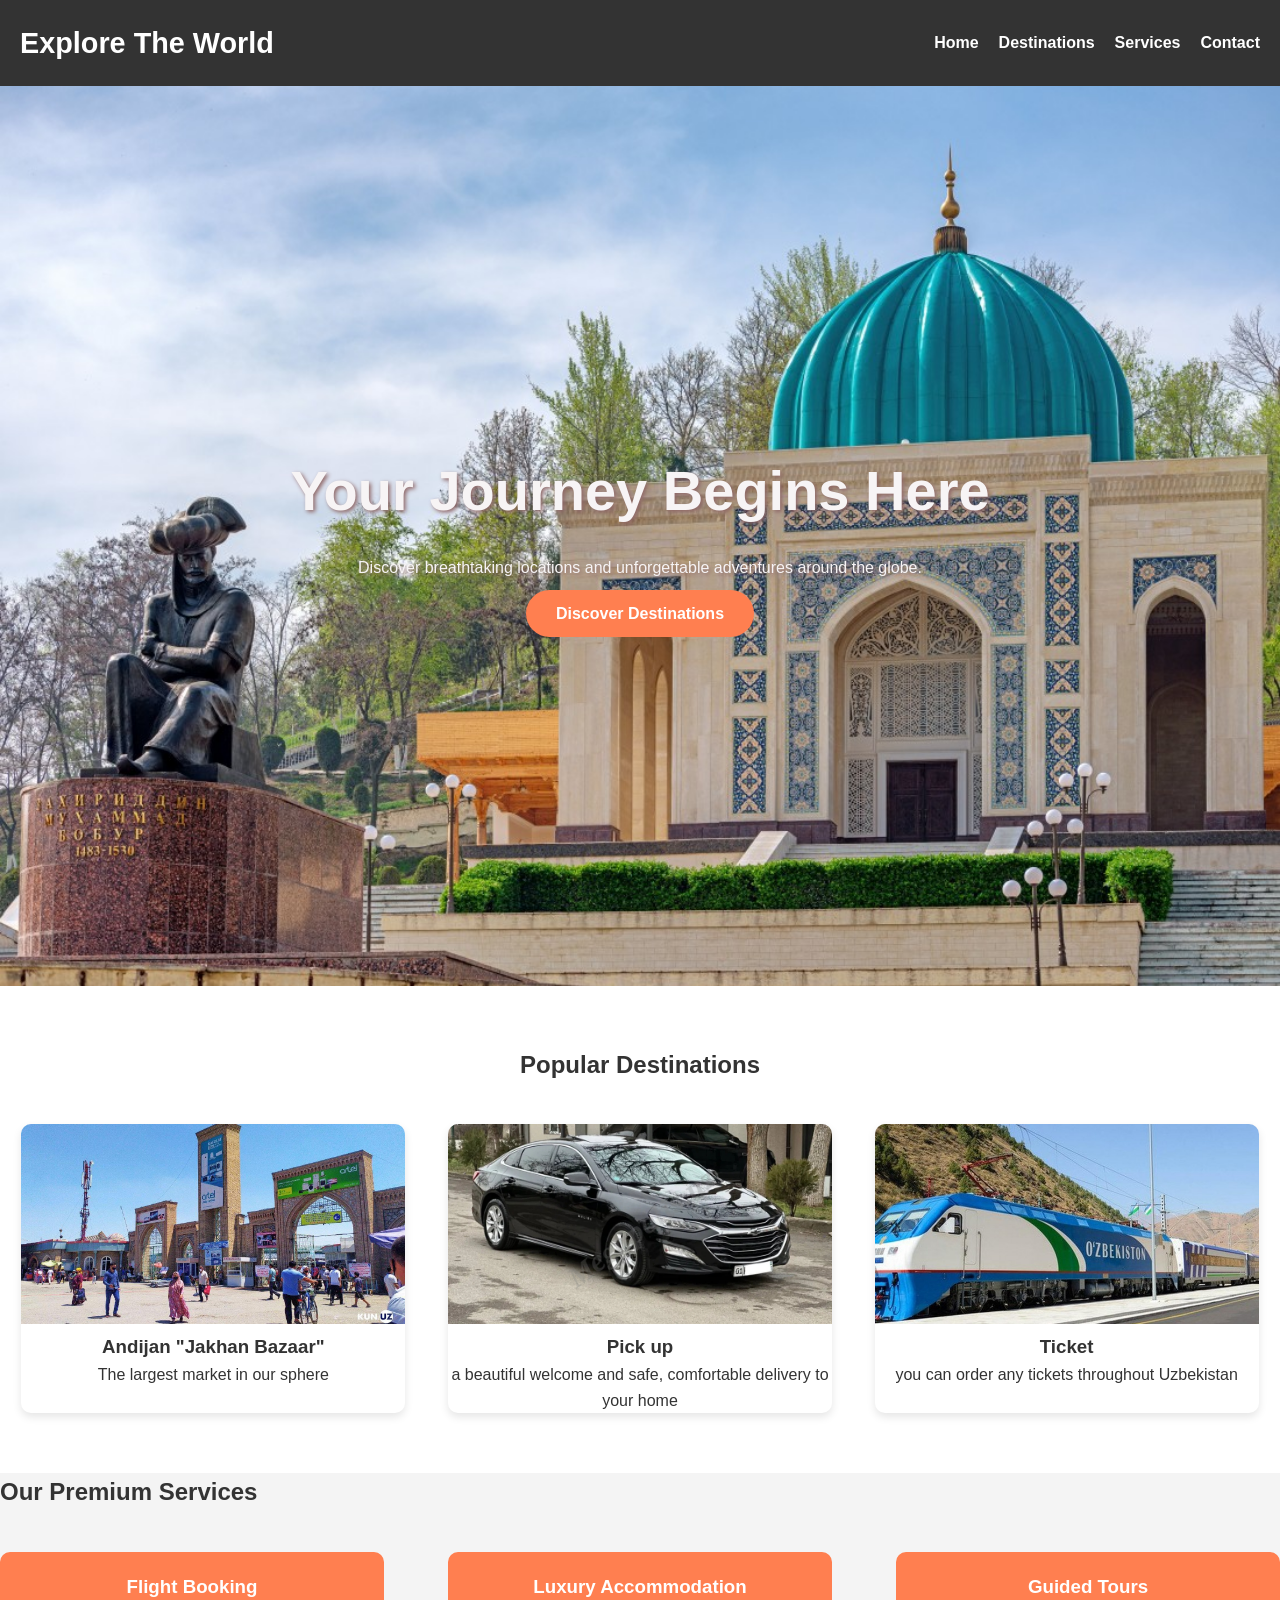
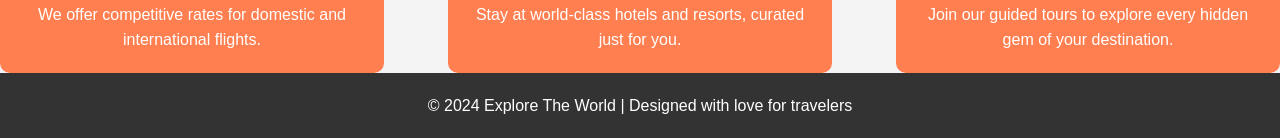
==== index.html @ afd5adc1 "done" ====
<!DOCTYPE html>
<html lang="en">
<head>
    <meta charset="UTF-8">
    <meta name="viewport" content="width=device-width, initial-scale=1.0">
    <meta http-equiv="X-UA-Compatible" content="IE=edge">
    <title>Travel Website</title>
    <!-- CSS faylini ulash -->
    <link rel="stylesheet" href="./styles.css">
</head>
<body>
    <!-- Header -->
    <header>
        <div class="logo">Explore The World</div>
        <nav>
            <ul>
                <li><a href="#home">Home</a></li>
                <li><a href="#destinations">Destinations</a></li>
                <li><a href="#services">Services</a></li>
                <li><a href="#contact">Contact</a></li>
            </ul>
        </nav>
    </header>

    <!-- Hero Section -->
    <section id="home" class="hero">
        <div class="hero-content">
            <h1>Your Journey Begins Here</h1>
            <p>Discover breathtaking locations and unforgettable adventures around the globe.</p>
            <a href="#destinations" class="cta-button">Discover Destinations</a>
        </div>
    </section>    

    <!-- Destinations Section -->
    <section id="destinations" class="destinations-section">
        <h2>Popular Destinations</h2>
        <div class="destination-grid">
            <div class="destination">
                <img src="./image.png" alt="Paris">
                <h3>Andijan "Jakhan Bazaar"</h3>
                <p>The largest market in our sphere</p>
            </div>
            <div class="destination">
                <img src="./image copy 2.png" alt="Bali">
                <h3>Pick up</h3>
                <p>a beautiful welcome and safe, comfortable delivery to your home</p>
            </div>
            <div class="destination">
                <img src="./image copy 3.png" alt="Sydney">
                <h3>Ticket</h3>
                <p>you can order any tickets throughout Uzbekistan</p>
            </div>
        </div>
    </section>

    <!-- Services Section -->
    <section id="services">
        <h2>Our Premium Services</h2>
        <div class="services-grid">
            <div class="service">
                <h3>Flight Booking</h3>
                <p>We offer competitive rates for domestic and international flights.</p>
            </div>
            <div class="service">
                <h3>Luxury Accommodation</h3>
                <p>Stay at world-class hotels and resorts, curated just for you.</p>
            </div>
            <div class="service">
                <h3>Guided Tours</h3>
                <p>Join our guided tours to explore every hidden gem of your destination.</p>
            </div>
        </div>
    </section>

    <!-- Footer -->
    <footer>
        <p>&copy; 2024 Explore The World | Designed with love for travelers</p>
    </footer>
</body>
</html>
---- styles.css ----
/* Umumiy CSS sozlamalari */
* {
    margin: 0;
    padding: 0;
    box-sizing: border-box;
}

/* Body */
body {
    font-family: 'Poppins', sans-serif;
    background-color: #f4f4f4;
    color: #333;
    line-height: 1.6;
}

/* Header */
header {
    background-color: #333;
    color: #fff;
    padding: 20px;
    display: flex;
    justify-content: space-between;
    align-items: center;
}

.logo {
    font-size: 1.8em;
    font-weight: bold;
}

nav ul {
    list-style: none;
    display: flex;
}

nav ul li {
    margin-left: 20px;
}

nav ul li a {
    color: white;
    text-decoration: none;
    font-weight: bold;
}

/* Hero Section */
.hero {
    background-image: url('./image\ copy.png'); /* Orqa fondagi rasm */
    background-size: cover; /* Rasimni butun blokni qamrab olish */
    background-position: center; /* Rasmni markazga joylashtirish */
    height: 100vh; /* Bo'limning balandligini 100% ekran qilish */
    display: flex;
    justify-content: center;
    align-items: center;
    text-align: center;
    color: #f7f4f5; /* Matnni oq rangda qilish */
    position: relative;
}


.hero-content h1 {
    font-size: 3.5em;
    margin-bottom: 20px;
    text-shadow: 2px 2px 4px rgb(143, 104, 104);
}

.hero-content p {
    margin-bottom: 20px; /* Yozuvning pastida bo'sh joy qo'shadi */
    text-shadow: 2px 2px 4px rgb(143, 104, 104);
}

.cta-button {
    background-color: #ff7f50;
    color: white;
    padding: 15px 30px;
    text-decoration: none;
    font-weight: bold;
    border-radius: 50px;
    transition: background-color 0.3s ease;
    margin-top: 20px; /* Buttonning yuqorisiga bo'sh joy qo'shadi */
}



/* Destinations Section */
.destinations-section {
    background-color: #fff;
    padding: 60px 0;
    text-align: center;
}

.destination-grid {
    display: flex;
    justify-content: space-around;
    margin-top: 40px;
}

.destination {
    width: 30%;
    box-shadow: 0 4px 8px rgba(0, 0, 0, 0.1);
    border-radius: 10px;
    transition: transform 0.3s ease;
}

.destination:hover {
    transform: scale(1.05);
}

.destination img {
    width: 100%; /* Rasmni konteynerning kengligiga moslashtirish */
    height: 200px; /* Rasmning statik balandligi */
    object-fit: cover; /* Rasmning nisbatlarini saqlash va kesish */
    border-radius: 10px 10px 0 0; /* Yuqori burchaklarni yumaloqlash */
}


/* Services Section */
.services-grid {
    display: flex;
    justify-content: space-between;
    margin-top: 40px;
}

.service {
    width: 30%;
    background-color: #ff7f50;
    color: #fff;
    padding: 20px;
    border-radius: 10px;
    text-align: center;
}

/* Footer */
footer {
    background-color: #333;
    color: #fff;
    text-align: center;
    padding: 20px;
}
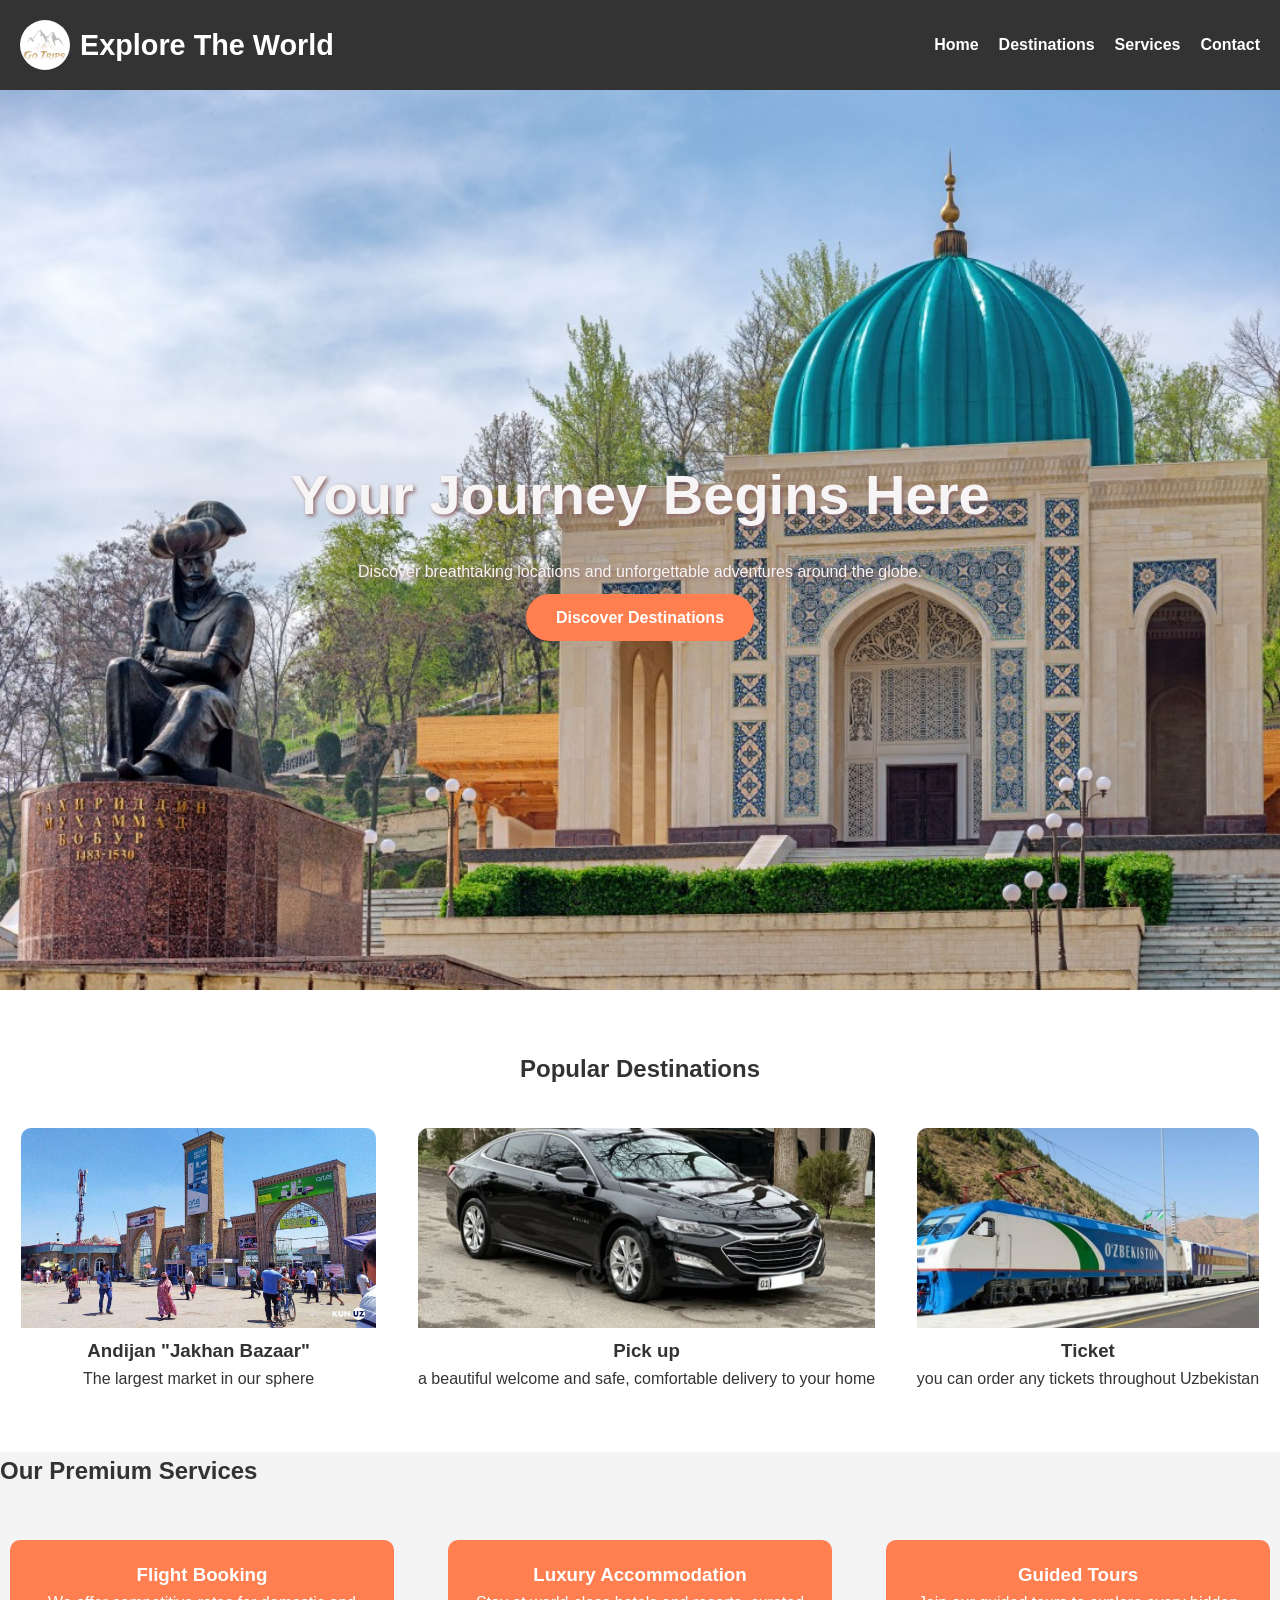
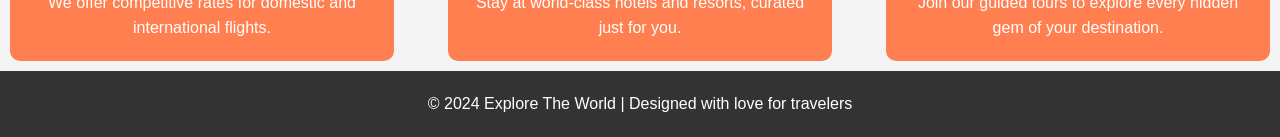
==== commit 44072af7: "done 1.2" ====
--- a/index.html
+++ b/index.html
@@ -4,14 +4,18 @@
     <meta charset="UTF-8">
     <meta name="viewport" content="width=device-width, initial-scale=1.0">
     <meta http-equiv="X-UA-Compatible" content="IE=edge">
+    <link rel="icon" href="./Picsart_24-09-22_18-24-42-936.png" type="image/x-icon">
     <title>Travel Website</title>
-    <!-- CSS faylini ulash -->
     <link rel="stylesheet" href="./styles.css">
+    <link rel="stylesheet" href="https://cdnjs.cloudflare.com/ajax/libs/font-awesome/6.0.0-beta3/css/all.min.css">
 </head>
 <body>
     <!-- Header -->
     <header>
-        <div class="logo">Explore The World</div>
+        <div class="logo">
+            <img src="./Picsart_24-09-22_18-24-42-936.png" alt="Logo Icon" class="logo-icon">
+            Explore The World
+        </div>        
         <nav>
             <ul>
                 <li><a href="#home">Home</a></li>
--- a/styles.css
+++ b/styles.css
@@ -21,6 +21,7 @@
     display: flex;
     justify-content: space-between;
     align-items: center;
+    flex-wrap: wrap; /* Added to allow wrapping */
 }
 
 .logo {
@@ -31,6 +32,7 @@
 nav ul {
     list-style: none;
     display: flex;
+    flex-wrap: wrap; /* Added to allow wrapping */
 }
 
 nav ul li {
@@ -45,7 +47,7 @@
 
 /* Hero Section */
 .hero {
-    background-image: url('./image\ copy.png'); /* Orqa fondagi rasm */
+    background-image: url('./image copy.png'); /* Orqa fondagi rasm */
     background-size: cover; /* Rasimni butun blokni qamrab olish */
     background-position: center; /* Rasmni markazga joylashtirish */
     height: 100vh; /* Bo'limning balandligini 100% ekran qilish */
@@ -56,7 +58,6 @@
     color: #f7f4f5; /* Matnni oq rangda qilish */
     position: relative;
 }
-
 
 .hero-content h1 {
     font-size: 3.5em;
@@ -80,8 +81,6 @@
     margin-top: 20px; /* Buttonning yuqorisiga bo'sh joy qo'shadi */
 }
 
-
-
 /* Destinations Section */
 .destinations-section {
     background-color: #fff;
@@ -92,15 +91,17 @@
 .destination-grid {
     display: flex;
     justify-content: space-around;
+    flex-wrap: wrap; /* Added to allow wrapping */
     margin-top: 40px;
 }
 
-.destination {
-    width: 30%;
-    box-shadow: 0 4px 8px rgba(0, 0, 0, 0.1);
-    border-radius: 10px;
-    transition: transform 0.3s ease;
+.destination img {
+    width: 100%; /* Rasmni konteynerning kengligiga moslashtirish */
+    height: auto; /* Rasmning balandligini avtomatik qiling */
+    object-fit: cover; /* Rasmni konteynerga moslash */
+    border-radius: 10px 10px 0 0; /* Yuqori burchaklarni yumaloqlash */
 }
+
 
 .destination:hover {
     transform: scale(1.05);
@@ -113,11 +114,11 @@
     border-radius: 10px 10px 0 0; /* Yuqori burchaklarni yumaloqlash */
 }
 
-
 /* Services Section */
 .services-grid {
     display: flex;
     justify-content: space-between;
+    flex-wrap: wrap; /* Added to allow wrapping */
     margin-top: 40px;
 }
 
@@ -128,6 +129,7 @@
     padding: 20px;
     border-radius: 10px;
     text-align: center;
+    margin: 10px; /* Added for spacing */
 }
 
 /* Footer */
@@ -137,3 +139,61 @@
     text-align: center;
     padding: 20px;
 }
+
+/* Media Queries */
+@media (max-width: 768px) {
+    .hero-content h1 {
+        font-size: 2.5em; /* Adjust font size for smaller screens */
+    }
+
+    .destination, .service {
+        width: 90%; /* Full width on small screens */
+    }
+
+    nav ul li {
+        margin-left: 10px; /* Adjust spacing for smaller screens */
+    }
+}
+
+@media (max-width: 480px) {
+    .hero-content h1 {
+        font-size: 2em; /* Further adjust font size */
+    }
+
+    .cta-button {
+        padding: 10px 20px; /* Adjust button padding */
+    }
+
+    header {
+        flex-direction: column; /* Stack elements in header */
+        align-items: flex-start; /* Align items to start */
+    }
+
+    nav ul {
+        flex-direction: column; /* Stack nav items vertically */
+        width: 100%; /* Full width for mobile */
+        padding: 0; /* Remove padding */
+    }
+
+    nav ul li {
+        margin: 5px 0; /* Adjust margin for vertical alignment */
+    }
+    @media (max-width: 768px) {
+        .destination {
+            width: 90%; /* Kichik ekranlar uchun kenglikni moslashtirish */
+            margin: 10px auto; /* Markazlashtirish va biroz bo'sh joy qo'shish */
+        }
+    }    
+}
+.logo {
+    display: flex;
+    align-items: center; /* Vertikal ravishda markazlashtirish */
+}
+
+.logo-icon {
+    width: 50px;
+    height: 50px;
+    border-radius: 50%; /* Dumaloq shakl berish */
+    margin-right: 10px; /* Matn bilan oraliq qo'shish */
+}
+
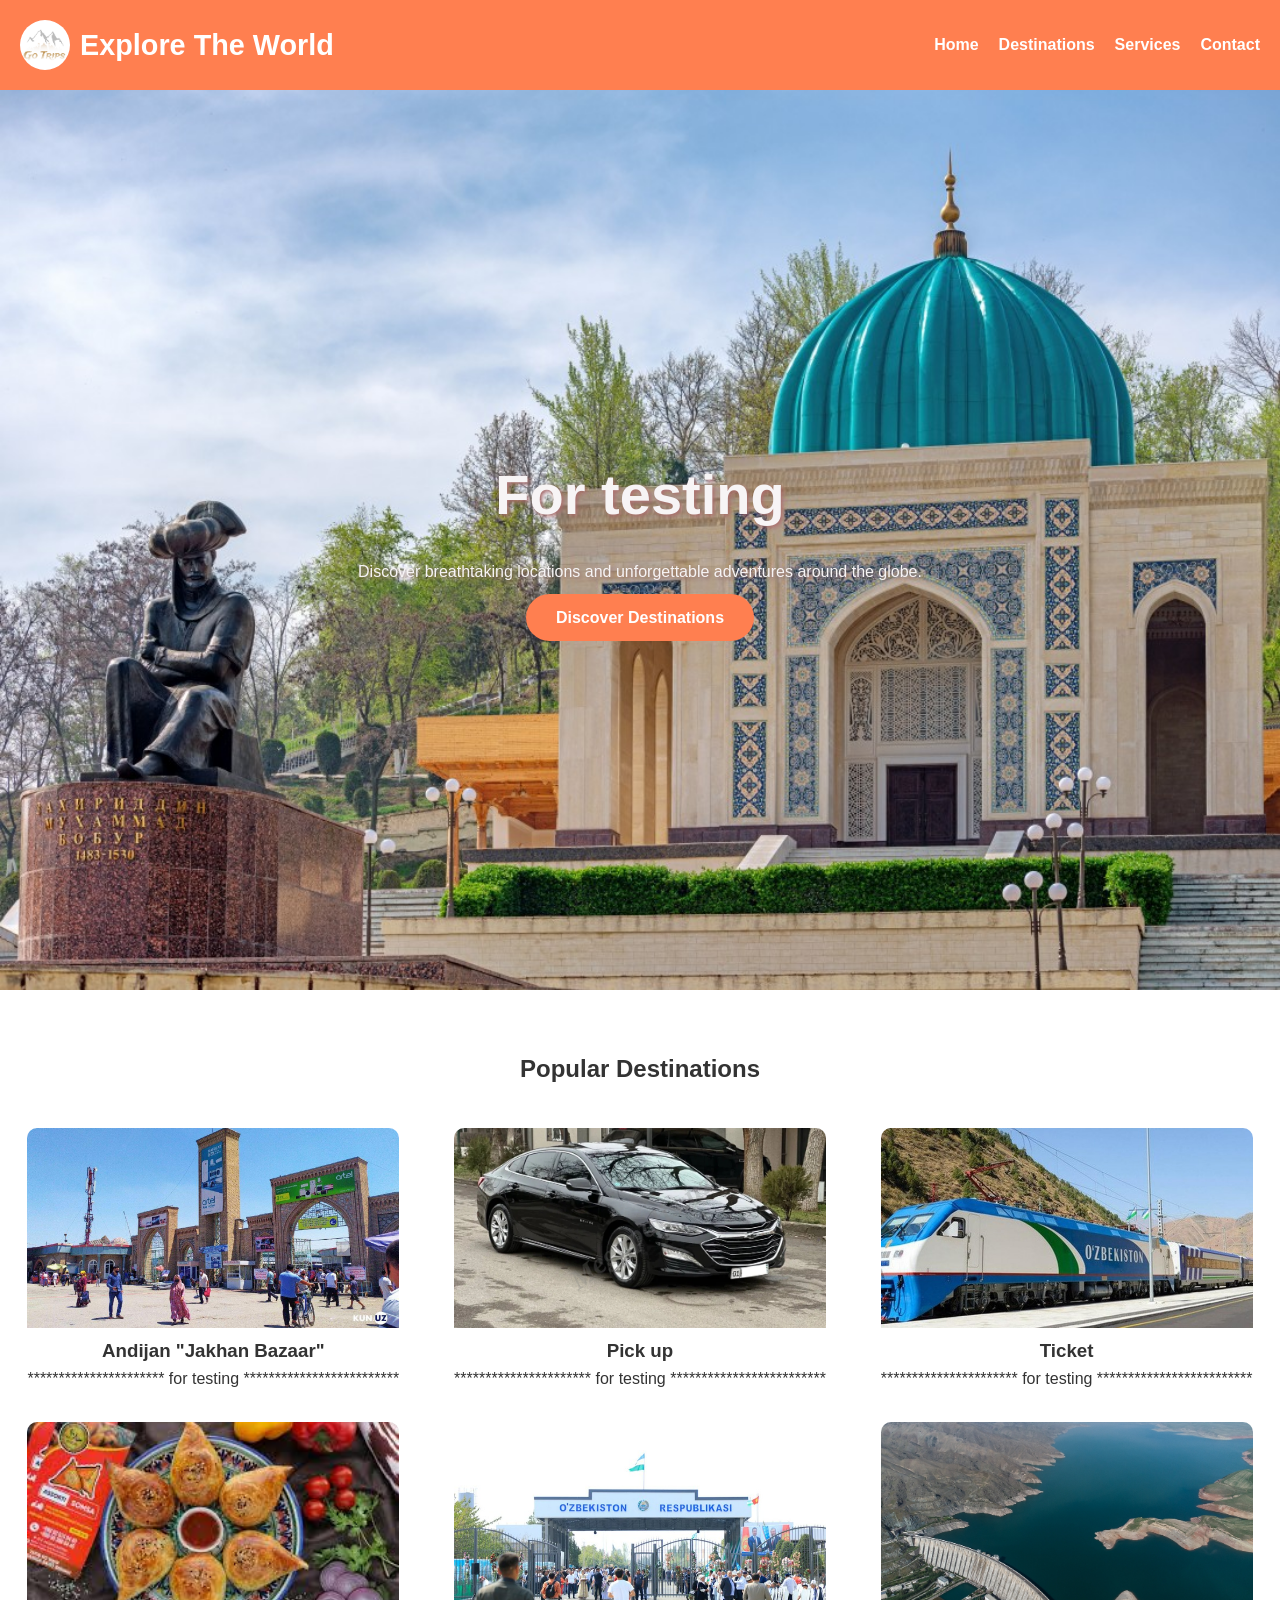
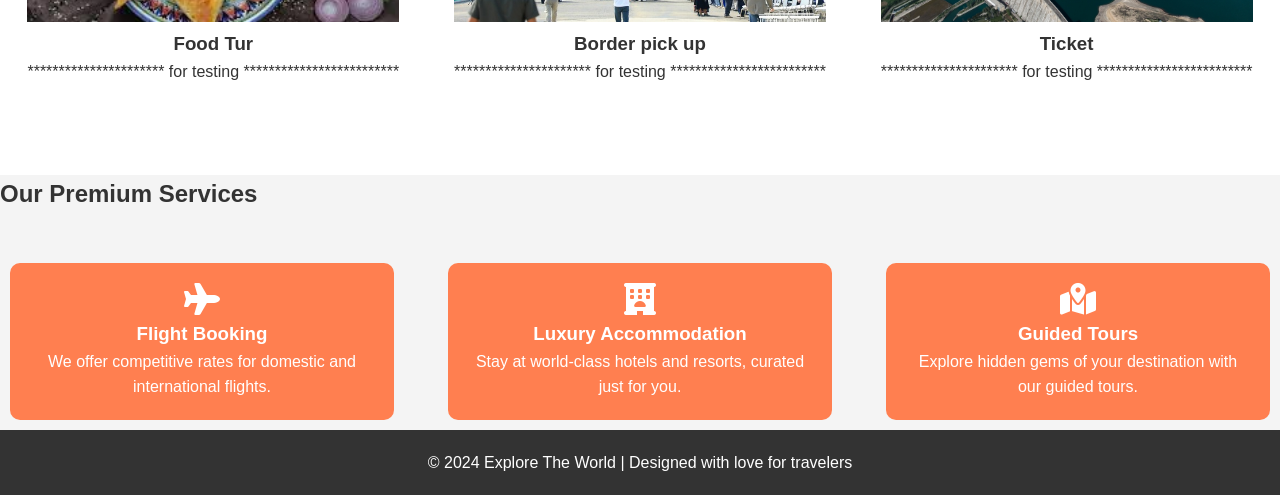
==== commit a40f0812: "done 1.3" ====
--- a/index.html
+++ b/index.html
@@ -4,7 +4,7 @@
     <meta charset="UTF-8">
     <meta name="viewport" content="width=device-width, initial-scale=1.0">
     <meta http-equiv="X-UA-Compatible" content="IE=edge">
-    <link rel="icon" href="./Picsart_24-09-22_18-24-42-936.png" type="image/x-icon">
+    <link rel="icon" href="./images/logo.png" type="image/x-icon">
     <title>Travel Website</title>
     <link rel="stylesheet" href="./styles.css">
     <link rel="stylesheet" href="https://cdnjs.cloudflare.com/ajax/libs/font-awesome/6.0.0-beta3/css/all.min.css">
@@ -13,7 +13,7 @@
     <!-- Header -->
     <header>
         <div class="logo">
-            <img src="./Picsart_24-09-22_18-24-42-936.png" alt="Logo Icon" class="logo-icon">
+            <img src="./images/logo.png" alt="Logo Icon" class="logo-icon">
             Explore The World
         </div>        
         <nav>
@@ -29,7 +29,7 @@
     <!-- Hero Section -->
     <section id="home" class="hero">
         <div class="hero-content">
-            <h1>Your Journey Begins Here</h1>
+            <h1>For testing </h1>
             <p>Discover breathtaking locations and unforgettable adventures around the globe.</p>
             <a href="#destinations" class="cta-button">Discover Destinations</a>
         </div>
@@ -40,19 +40,34 @@
         <h2>Popular Destinations</h2>
         <div class="destination-grid">
             <div class="destination">
-                <img src="./image.png" alt="Paris">
+                <img src="./images/bozor.png" alt="Paris">
                 <h3>Andijan "Jakhan Bazaar"</h3>
-                <p>The largest market in our sphere</p>
+                <p>********************** for testing *************************</p>
             </div>
             <div class="destination">
-                <img src="./image copy 2.png" alt="Bali">
+                <img src="./images/pickup.png" alt="Bali">
                 <h3>Pick up</h3>
-                <p>a beautiful welcome and safe, comfortable delivery to your home</p>
+                <p>********************** for testing *************************</p>
             </div>
             <div class="destination">
-                <img src="./image copy 3.png" alt="Sydney">
+                <img src="./images/ticcket.png" alt="Sydney">
                 <h3>Ticket</h3>
-                <p>you can order any tickets throughout Uzbekistan</p>
+                <p>********************** for testing *************************</p>
+            </div>
+            <div class="destination">
+                <img src="./images/food.png" alt="Sydney">
+                <h3>Food Tur</h3>
+                <p>********************** for testing *************************</p>
+            </div>
+            <div class="destination">
+                <img src="./images/pick_up.png" alt="Sydney">
+                <h3>Border pick up</h3>
+                <p>********************** for testing *************************</p>
+            </div>
+            <div class="destination">
+                <img src="./images/Xonobod.png" alt="Sydney">
+                <h3>Ticket</h3>
+                <p>********************** for testing *************************</p>
             </div>
         </div>
     </section>
@@ -62,16 +77,19 @@
         <h2>Our Premium Services</h2>
         <div class="services-grid">
             <div class="service">
+                <i class="fas fa-plane fa-2x"></i>
                 <h3>Flight Booking</h3>
                 <p>We offer competitive rates for domestic and international flights.</p>
             </div>
             <div class="service">
+                <i class="fas fa-hotel fa-2x"></i>
                 <h3>Luxury Accommodation</h3>
                 <p>Stay at world-class hotels and resorts, curated just for you.</p>
             </div>
             <div class="service">
+                <i class="fas fa-map-marked-alt fa-2x"></i>
                 <h3>Guided Tours</h3>
-                <p>Join our guided tours to explore every hidden gem of your destination.</p>
+                <p>Explore hidden gems of your destination with our guided tours.</p>
             </div>
         </div>
     </section>
--- a/styles.css
+++ b/styles.css
@@ -15,7 +15,7 @@
 
 /* Header */
 header {
-    background-color: #333;
+    background-color: #ff7f50;
     color: #fff;
     padding: 20px;
     display: flex;
@@ -47,7 +47,7 @@
 
 /* Hero Section */
 .hero {
-    background-image: url('./image copy.png'); /* Orqa fondagi rasm */
+    background-image: url('./images/b_shamol.png'); /* Orqa fondagi rasm */
     background-size: cover; /* Rasimni butun blokni qamrab olish */
     background-position: center; /* Rasmni markazga joylashtirish */
     height: 100vh; /* Bo'limning balandligini 100% ekran qilish */
@@ -62,7 +62,7 @@
 .hero-content h1 {
     font-size: 3.5em;
     margin-bottom: 20px;
-    text-shadow: 2px 2px 4px rgb(143, 104, 104);
+    text-shadow: 2px 2px 4px rgb(172, 111, 111);
 }
 
 .hero-content p {
@@ -196,4 +196,7 @@
     border-radius: 50%; /* Dumaloq shakl berish */
     margin-right: 10px; /* Matn bilan oraliq qo'shish */
 }
-
+.destination {
+    margin-bottom: 30px; /* Ostidan 30px joy qo'shildi */
+}
+
